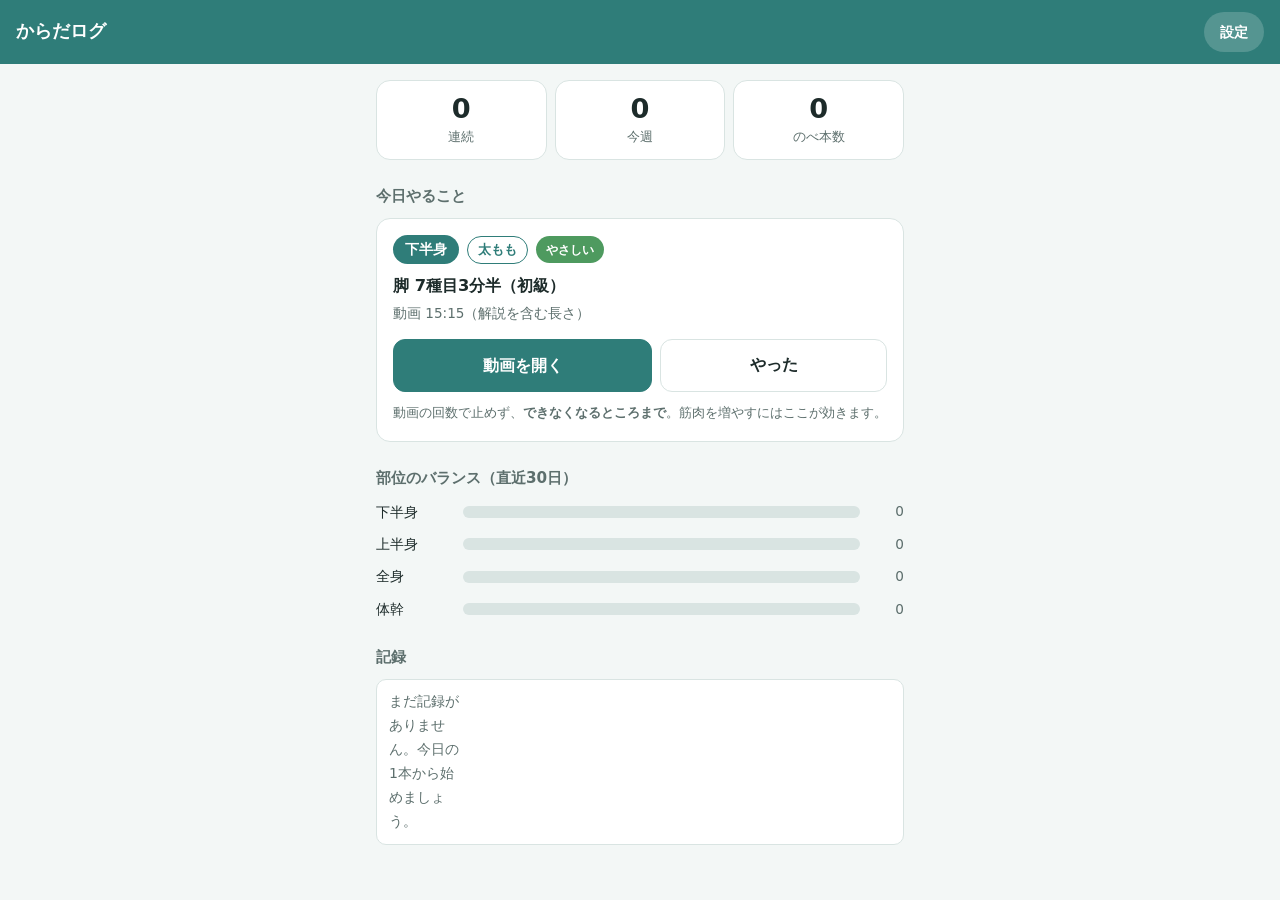
==== index.html @ 1619ca98 "からだログ 第1版 自宅の自重トレーニングを記録するオフラインPWA。  - 今日やる動画を1本だけ出す(下半身→上半身→全身→体幹の4日サイクル) - 「できそう」と答えると同じ部位をもう1本。何本" ====
<!DOCTYPE html>
<html lang="ja">
<head>
<meta charset="UTF-8">
<meta name="viewport" content="width=device-width, initial-scale=1, viewport-fit=cover">
<title>からだログ</title>
<meta name="theme-color" content="#2f7d79">
<link rel="manifest" href="manifest.webmanifest">
<link rel="icon" href="icon.svg" type="image/svg+xml">
<link rel="stylesheet" href="style.css">
</head>
<body>

<header class="bar">
  <h1>からだログ</h1>
  <button id="btn-settings" class="icon-btn" aria-label="設定">設定</button>
</header>

<main>
  <!-- 記録の状況 -->
  <section class="stats" id="stats">
    <div class="stat">
      <span class="stat-num" id="stat-streak">0</span>
      <span class="stat-label">連続</span>
    </div>
    <div class="stat">
      <span class="stat-num" id="stat-week">0</span>
      <span class="stat-label">今週</span>
    </div>
    <div class="stat">
      <span class="stat-num" id="stat-total">0</span>
      <span class="stat-label">のべ本数</span>
    </div>
  </section>

  <!-- 今日やること -->
  <section id="today-area">
    <h2 class="sec-title">今日やること</h2>
    <div id="today-card"></div>
  </section>

  <!-- 余力の質問 -->
  <section id="spare-area" hidden>
    <div class="card ask">
      <p class="ask-q">まだもう1本できそうですか？</p>
      <div class="btn-row">
        <button id="btn-spare-yes" class="btn primary">できそう</button>
        <button id="btn-spare-no" class="btn">今日はここまで</button>
      </div>
      <p class="note">「できそう」が2回続くと、次からその部位の動画が1段きつくなります。</p>
    </div>
  </section>

  <!-- 次の1本(余力があるとき) -->
  <section id="second-area" hidden>
    <h2 class="sec-title" id="second-title">追加の1本</h2>
    <div id="second-card"></div>
    <p class="note" id="second-note" hidden></p>
  </section>

  <!-- 部位バランス -->
  <section>
    <h2 class="sec-title">部位のバランス（直近30日）</h2>
    <div class="balance" id="balance"></div>
  </section>

  <!-- 履歴 -->
  <section>
    <h2 class="sec-title">記録</h2>
    <ul class="history" id="history"></ul>
  </section>
</main>

<!-- 設定画面 -->
<div id="settings" class="sheet" hidden>
  <div class="sheet-inner">
    <header class="bar">
      <h2>設定</h2>
      <button id="btn-close-settings" class="icon-btn" aria-label="閉じる">閉じる</button>
    </header>

    <section class="pad">
      <h3>今日の動画を変える</h3>
      <p class="note">分類がずれていたり、気分が乗らないときに別の動画へ差し替えます。今日の分だけ変わります。</p>
      <div class="field">
        <label for="sel-part">部位</label>
        <select id="sel-part">
          <option value="upper">上半身</option>
          <option value="lower">下半身</option>
          <option value="core">体幹</option>
          <option value="full">全身</option>
          <option value="warmup">ウォームアップ</option>
        </select>
      </div>
      <div class="field">
        <label for="sel-video">動画</label>
        <select id="sel-video"></select>
      </div>
      <button id="btn-apply-video" class="btn primary wide">今日の動画にする</button>
    </section>

    <section class="pad">
      <h3>今日の記録を取り消す</h3>
      <p class="note">間違えて記録したときに使います。今日の分だけ消します。</p>
      <button id="btn-undo-today" class="btn danger wide">今日の記録を消す</button>
    </section>

    <section class="pad">
      <h3>データの持ち出し</h3>
      <p class="note">
        <strong>この記録はこの端末の中だけにあります。</strong>
        ブラウザのデータを消したり機種を変えると消えます。ときどき書き出してください。
      </p>
      <div class="btn-row">
        <button id="btn-export" class="btn">書き出す（JSON）</button>
        <label class="btn file-label">読み込む<input type="file" id="file-import" accept=".json,application/json" hidden></label>
      </div>
      <p class="note" id="backup-note"></p>
    </section>

    <section class="pad">
      <h3>部位ごとのレベル</h3>
      <p class="note">「できそう」の積み上がりで自動的に上がります。手で直すこともできます。</p>
      <div id="levels"></div>
    </section>

    <section class="pad">
      <h3>動画リスト</h3>
      <p class="note">
        動画が消された・分類がおかしいときに直します。チェックを外すと出てこなくなります。
      </p>
      <ul class="vlist" id="vlist"></ul>
      <button id="btn-reset-videos" class="btn wide">動画リストを初期状態に戻す</button>
    </section>

    <section class="pad">
      <h3>目標</h3>
      <p class="note">
        <strong>筋肉を増やす。減量はしない。</strong>
        <strong>体重が減ったら目標から遠ざかっています。</strong>
      </p>
      <div class="field">
        <label for="goal-memo">目標の数値（この端末の中だけに保存されます）</label>
        <textarea id="goal-memo" rows="4" placeholder="例&#10;筋肉スコア: 今 ___ → 目標 ___&#10;筋肉量: 今 ___ kg → 目標 ___ kg&#10;見直す日: ____年__月__日"></textarea>
      </div>
      <p class="note">
        測るのは<strong>週1回、同じ曜日・同じ時間・同じ服装</strong>で。日々の増減は見ません。
        数値そのものは Health Planet のアプリに入れます。
      </p>
    </section>

    <section class="pad">
      <h3>このアプリについて</h3>
      <p class="note">
        動画はすべて YouTube「ザ・きんにくTV」の再生リスト「自宅で筋トレ」から選んでいます。
        動画の再生だけは通信が必要です。記録そのものは通信なしで動きます。
      </p>
      <p class="note">体重・体脂肪は Health Planet のアプリで記録してください（このアプリでは扱いません）。</p>
    </section>
  </div>
</div>

<div id="toast" class="toast" hidden></div>

<script src="app.js"></script>
</body>
</html>
---- style.css ----
/* からだログ — スマホで片手で押せることを優先した配色・サイズ */

:root {
  --bg: #f3f7f6;
  --card: #ffffff;
  --ink: #1d2b2a;
  --ink-sub: #5d6f6d;
  --accent: #2f7d79;
  --accent-ink: #ffffff;
  --line: #d9e4e2;
  --easy: #4e9a5f;
  --normal: #c78a1e;
  --hard: #c0504a;
  --danger: #b03a33;
  --radius: 14px;
}

@media (prefers-color-scheme: dark) {
  :root {
    --bg: #141a1a;
    --card: #1e2726;
    --ink: #e8efee;
    --ink-sub: #9fb0ae;
    --accent: #4fa8a3;
    --accent-ink: #0d1413;
    --line: #2f3c3b;
    --easy: #6fbf80;
    --normal: #e0ae4a;
    --hard: #e07a73;
    --danger: #e07a73;
  }
}

* { box-sizing: border-box; }

body {
  margin: 0;
  padding: 0 0 48px;
  background: var(--bg);
  color: var(--ink);
  font-family: system-ui, -apple-system, "Segoe UI", "Hiragino Kaku Gothic ProN", "Noto Sans JP", sans-serif;
  line-height: 1.7;
  -webkit-text-size-adjust: 100%;
}

main { padding: 0 16px; max-width: 560px; margin: 0 auto; }

/* ヘッダー */
.bar {
  display: flex; align-items: center; justify-content: space-between;
  gap: 12px;
  padding: 12px 16px;
  padding-top: max(12px, env(safe-area-inset-top));
  background: var(--accent);
  color: var(--accent-ink);
  position: sticky; top: 0; z-index: 5;
}
.bar h1, .bar h2 { font-size: 1.1rem; margin: 0; font-weight: 700; }

.icon-btn {
  background: rgba(255,255,255,.18);
  color: inherit;
  border: 0; border-radius: 999px;
  padding: 8px 16px;
  font-size: .9rem; font-weight: 600;
  cursor: pointer;
  min-height: 40px;
}

/* 記録の状況 */
.stats {
  display: grid; grid-template-columns: repeat(3, 1fr);
  gap: 8px;
  margin: 16px 0;
}
.stat {
  background: var(--card); border: 1px solid var(--line);
  border-radius: var(--radius);
  padding: 12px 8px;
  text-align: center;
}
.stat-num { display: block; font-size: 1.7rem; font-weight: 700; line-height: 1.2; }
.stat-label { display: block; font-size: .8rem; color: var(--ink-sub); }

.sec-title {
  font-size: .95rem; font-weight: 700;
  margin: 24px 0 8px;
  color: var(--ink-sub);
}

/* カード */
.card {
  background: var(--card);
  border: 1px solid var(--line);
  border-radius: var(--radius);
  padding: 16px;
}

.part-row { display: flex; align-items: center; gap: 8px; flex-wrap: wrap; margin-bottom: 8px; }

.part-badge {
  background: var(--accent); color: var(--accent-ink);
  border-radius: 999px; padding: 3px 12px;
  font-size: .85rem; font-weight: 700;
}
.level-badge {
  border-radius: 999px; padding: 3px 10px;
  font-size: .78rem; font-weight: 700;
  color: #fff;
}
.level-easy { background: var(--easy); }
.level-normal { background: var(--normal); }
.level-hard { background: var(--hard); }

.vtitle { font-size: 1.02rem; font-weight: 600; margin: 4px 0 2px; }
.vmeta { font-size: .85rem; color: var(--ink-sub); margin: 0 0 14px; }

.btn-row { display: flex; gap: 8px; flex-wrap: wrap; }

.btn {
  flex: 1 1 auto;
  min-height: 52px;
  padding: 12px 16px;
  border: 1px solid var(--line);
  border-radius: 12px;
  background: var(--card);
  color: var(--ink);
  font-size: 1rem; font-weight: 600;
  cursor: pointer;
  text-align: center;
  text-decoration: none;
  display: inline-flex; align-items: center; justify-content: center;
}
.btn.primary { background: var(--accent); color: var(--accent-ink); border-color: var(--accent); }
.btn.danger { color: var(--danger); border-color: var(--danger); }
.btn.wide { width: 100%; margin-top: 8px; }
.btn:active { transform: translateY(1px); }

.file-label { cursor: pointer; }

.note { font-size: .82rem; color: var(--ink-sub); margin: 10px 0 0; }

/* 記録済みの表示 */
.done-card { background: var(--card); border: 1px solid var(--accent); border-radius: var(--radius); padding: 16px; }
.done-head { font-weight: 700; color: var(--accent); margin: 0 0 6px; }

.ask-q { font-size: 1.05rem; font-weight: 700; margin: 0 0 12px; }

/* 部位バランス */
.balance { display: grid; gap: 8px; }
.bal-row { display: grid; grid-template-columns: 5.5em 1fr 2.5em; align-items: center; gap: 8px; font-size: .9rem; }
.bal-bar { background: var(--line); border-radius: 999px; height: 12px; overflow: hidden; }
.bal-fill { background: var(--accent); height: 100%; border-radius: 999px; }
.bal-num { text-align: right; color: var(--ink-sub); font-size: .85rem; }

/* 履歴 */
.history { list-style: none; padding: 0; margin: 0; display: grid; gap: 6px; }
.history li {
  background: var(--card); border: 1px solid var(--line); border-radius: 10px;
  padding: 10px 12px; font-size: .88rem;
  display: grid; grid-template-columns: 5.2em 1fr; gap: 8px;
}
.h-date { color: var(--ink-sub); }
.h-title { overflow: hidden; text-overflow: ellipsis; white-space: nowrap; }
.h-spare { font-size: .78rem; color: var(--ink-sub); }
.empty { color: var(--ink-sub); font-size: .88rem; padding: 8px 0; }

/* 設定シート */
.sheet {
  position: fixed; inset: 0; z-index: 20;
  background: var(--bg);
  overflow-y: auto;
}
.sheet-inner { max-width: 560px; margin: 0 auto; padding-bottom: 48px; }
.pad { padding: 16px; border-bottom: 1px solid var(--line); }
.pad h3 { font-size: .95rem; margin: 0 0 4px; }

.field { margin: 10px 0; }
.field label { display: block; font-size: .85rem; color: var(--ink-sub); margin-bottom: 4px; }
.field select {
  width: 100%; min-height: 48px;
  padding: 10px 12px;
  border: 1px solid var(--line); border-radius: 10px;
  background: var(--card); color: var(--ink);
  font-size: .95rem;
  font-family: inherit;
}

/* レベル調整 */
.lv-row { display: grid; grid-template-columns: 5.5em 1fr; align-items: center; gap: 8px; margin: 8px 0; }
.lv-btns { display: flex; gap: 6px; }
.lv-btns button {
  flex: 1; min-height: 44px;
  border: 1px solid var(--line); border-radius: 10px;
  background: var(--card); color: var(--ink);
  font-size: .85rem; font-weight: 600; cursor: pointer;
}
.lv-btns button[aria-pressed="true"] { background: var(--accent); color: var(--accent-ink); border-color: var(--accent); }

/* 動画リスト */
.vlist { list-style: none; padding: 0; margin: 8px 0 0; display: grid; gap: 6px; }
.vlist li {
  background: var(--card); border: 1px solid var(--line); border-radius: 10px;
  padding: 10px 12px; font-size: .85rem;
}
.vlist .v-head { display: flex; align-items: center; gap: 8px; }
.vlist input[type="checkbox"] { width: 22px; height: 22px; flex: 0 0 auto; }
.vlist .v-name { flex: 1; }
.vlist select {
  margin-top: 6px; width: 100%; min-height: 40px;
  border: 1px solid var(--line); border-radius: 8px;
  background: var(--bg); color: var(--ink); font-size: .82rem;
  font-family: inherit;
}

/* トースト */
.toast {
  position: fixed; left: 50%; bottom: 24px; transform: translateX(-50%);
  background: var(--ink); color: var(--bg);
  padding: 12px 20px; border-radius: 999px;
  font-size: .9rem; font-weight: 600;
  z-index: 50; max-width: 90vw; text-align: center;
}

/* 細かい部位(胸・背中など)のバッジ */
.sub-badge {
  border: 1px solid var(--accent);
  color: var(--accent);
  border-radius: 999px;
  padding: 2px 10px;
  font-size: .8rem;
  font-weight: 600;
}

/* 今日のカードは何本でも並ぶ */
#today-card, #second-card { display: grid; gap: 8px; }

/* 目標メモ */
.field textarea {
  width: 100%;
  padding: 10px 12px;
  border: 1px solid var(--line); border-radius: 10px;
  background: var(--card); color: var(--ink);
  font-size: .95rem; font-family: inherit; line-height: 1.6;
  resize: vertical;
}
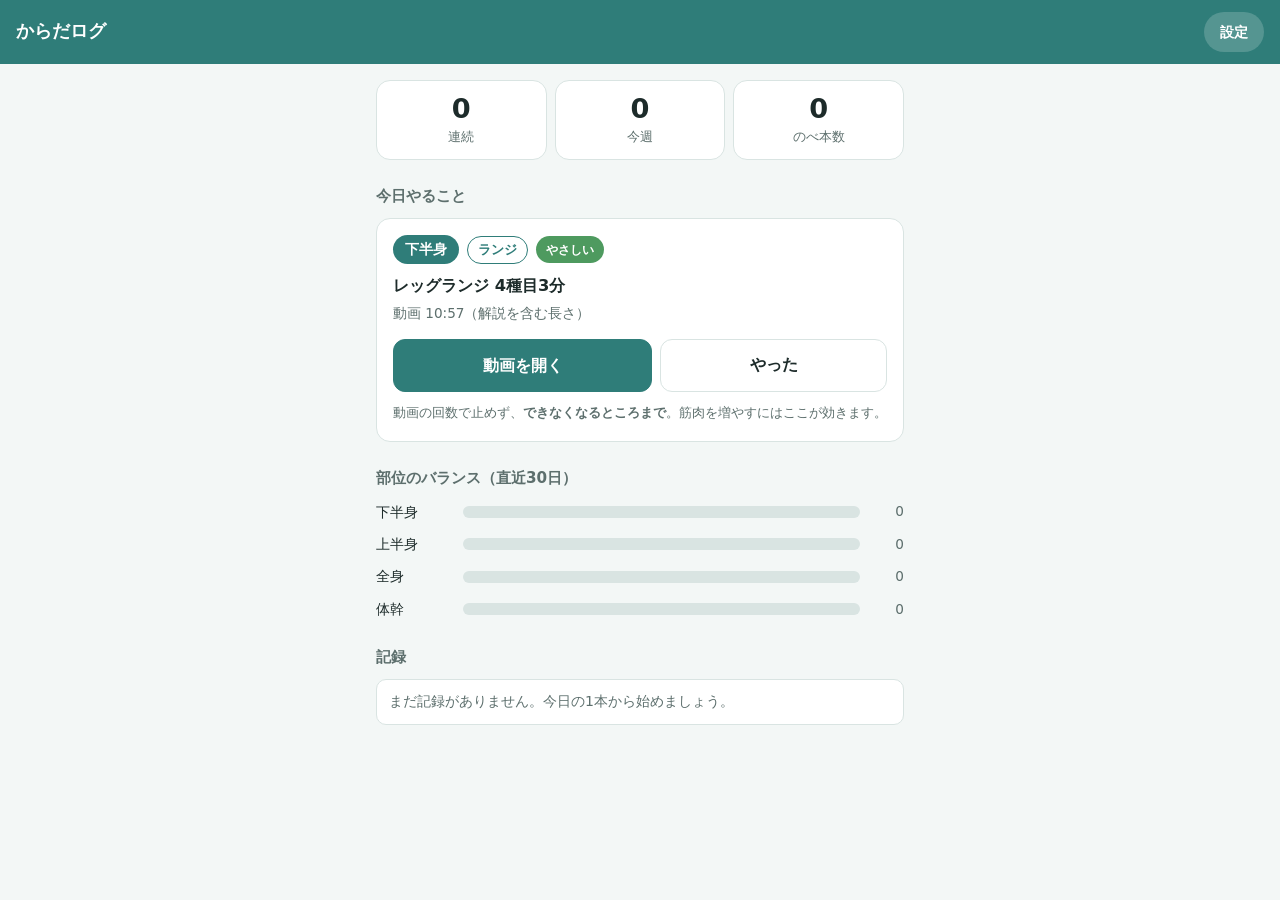
==== commit 6d3f2309: "PNG アイコンを追加して Android でインストールできるようにする SVG アイコンだけでは Android の WebAPK が生成されず、 「すでにインストールされています」と出てホーム画" ====
--- a/index.html
+++ b/index.html
@@ -7,6 +7,7 @@
 <meta name="theme-color" content="#2f7d79">
 <link rel="manifest" href="manifest.webmanifest">
 <link rel="icon" href="icon.svg" type="image/svg+xml">
+<link rel="apple-touch-icon" href="icon-192.png">
 <link rel="stylesheet" href="style.css">
 </head>
 <body>
--- a/style.css
+++ b/style.css
@@ -244,3 +244,6 @@
   font-size: .95rem; font-family: inherit; line-height: 1.6;
   resize: vertical;
 }
+
+/* 記録が無いときのメッセージは2カラムに押し込まない */
+.history li.empty { display: block; }
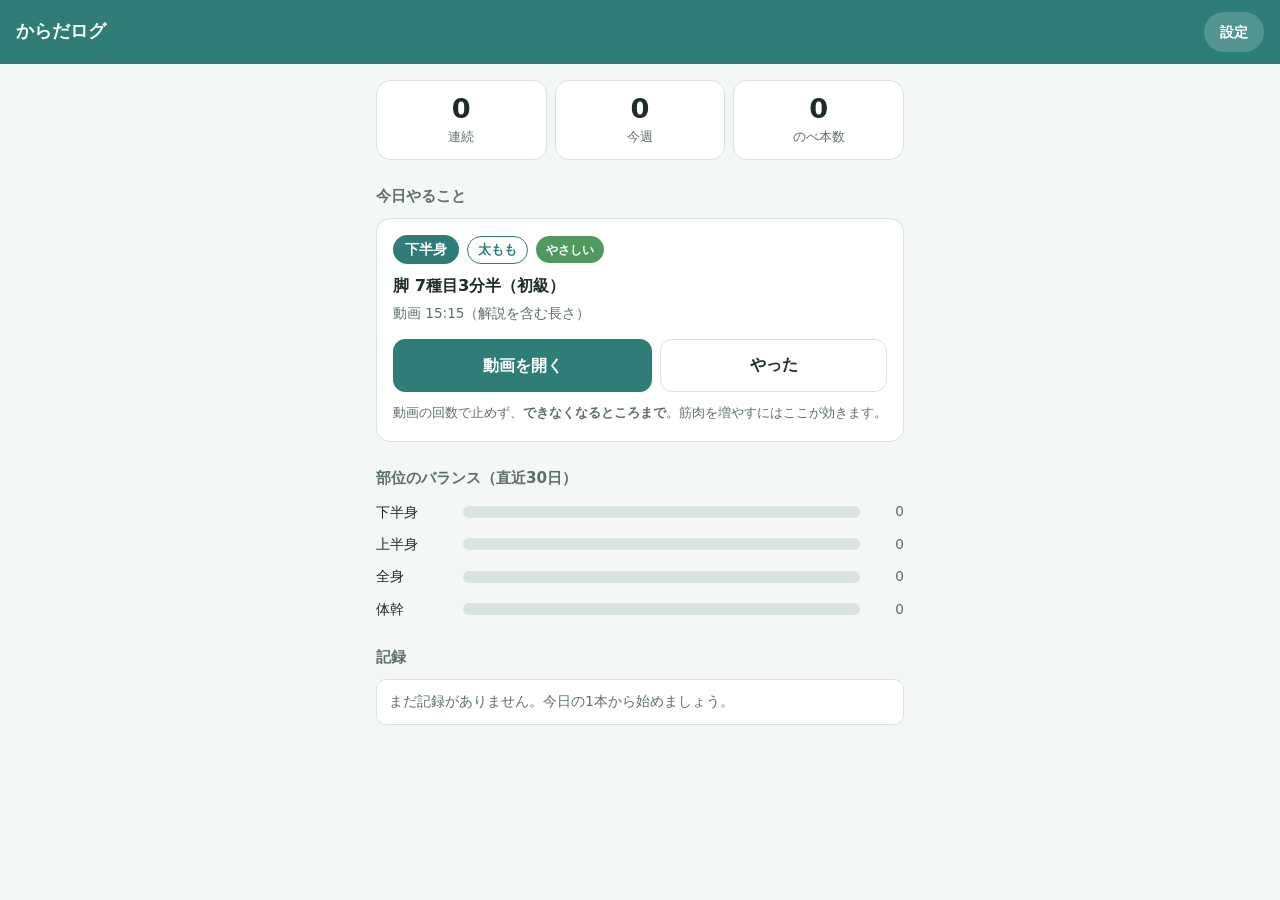
==== commit d91c9d64: "アプリを /karada-log/app/ に移し、旧URLは転送にする Android の Chrome が「すでにインストールされています」と言ったまま ホーム画面に追加できない状態が、manif" ====
--- a/index.html
+++ b/index.html
@@ -2,167 +2,32 @@
 <html lang="ja">
 <head>
 <meta charset="UTF-8">
-<meta name="viewport" content="width=device-width, initial-scale=1, viewport-fit=cover">
+<meta name="viewport" content="width=device-width, initial-scale=1">
 <title>からだログ</title>
-<meta name="theme-color" content="#2f7d79">
-<link rel="manifest" href="manifest.webmanifest">
-<link rel="icon" href="icon.svg" type="image/svg+xml">
-<link rel="apple-touch-icon" href="icon-192.png">
-<link rel="stylesheet" href="style.css">
+<meta http-equiv="refresh" content="1; url=./app/">
+<style>
+  body { font-family: system-ui, sans-serif; background: #f3f7f6; color: #1d2b2a;
+         display: grid; place-items: center; min-height: 90vh; margin: 0; padding: 16px; line-height: 1.8; }
+  @media (prefers-color-scheme: dark) { body { background: #141a1a; color: #e8efee; } }
+  a { color: #2f7d79; font-weight: 700; font-size: 1.1rem; }
+  @media (prefers-color-scheme: dark) { a { color: #4fa8a3; } }
+</style>
 </head>
 <body>
-
-<header class="bar">
-  <h1>からだログ</h1>
-  <button id="btn-settings" class="icon-btn" aria-label="設定">設定</button>
-</header>
-
-<main>
-  <!-- 記録の状況 -->
-  <section class="stats" id="stats">
-    <div class="stat">
-      <span class="stat-num" id="stat-streak">0</span>
-      <span class="stat-label">連続</span>
-    </div>
-    <div class="stat">
-      <span class="stat-num" id="stat-week">0</span>
-      <span class="stat-label">今週</span>
-    </div>
-    <div class="stat">
-      <span class="stat-num" id="stat-total">0</span>
-      <span class="stat-label">のべ本数</span>
-    </div>
-  </section>
-
-  <!-- 今日やること -->
-  <section id="today-area">
-    <h2 class="sec-title">今日やること</h2>
-    <div id="today-card"></div>
-  </section>
-
-  <!-- 余力の質問 -->
-  <section id="spare-area" hidden>
-    <div class="card ask">
-      <p class="ask-q">まだもう1本できそうですか？</p>
-      <div class="btn-row">
-        <button id="btn-spare-yes" class="btn primary">できそう</button>
-        <button id="btn-spare-no" class="btn">今日はここまで</button>
-      </div>
-      <p class="note">「できそう」が2回続くと、次からその部位の動画が1段きつくなります。</p>
-    </div>
-  </section>
-
-  <!-- 次の1本(余力があるとき) -->
-  <section id="second-area" hidden>
-    <h2 class="sec-title" id="second-title">追加の1本</h2>
-    <div id="second-card"></div>
-    <p class="note" id="second-note" hidden></p>
-  </section>
-
-  <!-- 部位バランス -->
-  <section>
-    <h2 class="sec-title">部位のバランス（直近30日）</h2>
-    <div class="balance" id="balance"></div>
-  </section>
-
-  <!-- 履歴 -->
-  <section>
-    <h2 class="sec-title">記録</h2>
-    <ul class="history" id="history"></ul>
-  </section>
-</main>
-
-<!-- 設定画面 -->
-<div id="settings" class="sheet" hidden>
-  <div class="sheet-inner">
-    <header class="bar">
-      <h2>設定</h2>
-      <button id="btn-close-settings" class="icon-btn" aria-label="閉じる">閉じる</button>
-    </header>
-
-    <section class="pad">
-      <h3>今日の動画を変える</h3>
-      <p class="note">分類がずれていたり、気分が乗らないときに別の動画へ差し替えます。今日の分だけ変わります。</p>
-      <div class="field">
-        <label for="sel-part">部位</label>
-        <select id="sel-part">
-          <option value="upper">上半身</option>
-          <option value="lower">下半身</option>
-          <option value="core">体幹</option>
-          <option value="full">全身</option>
-          <option value="warmup">ウォームアップ</option>
-        </select>
-      </div>
-      <div class="field">
-        <label for="sel-video">動画</label>
-        <select id="sel-video"></select>
-      </div>
-      <button id="btn-apply-video" class="btn primary wide">今日の動画にする</button>
-    </section>
-
-    <section class="pad">
-      <h3>今日の記録を取り消す</h3>
-      <p class="note">間違えて記録したときに使います。今日の分だけ消します。</p>
-      <button id="btn-undo-today" class="btn danger wide">今日の記録を消す</button>
-    </section>
-
-    <section class="pad">
-      <h3>データの持ち出し</h3>
-      <p class="note">
-        <strong>この記録はこの端末の中だけにあります。</strong>
-        ブラウザのデータを消したり機種を変えると消えます。ときどき書き出してください。
-      </p>
-      <div class="btn-row">
-        <button id="btn-export" class="btn">書き出す（JSON）</button>
-        <label class="btn file-label">読み込む<input type="file" id="file-import" accept=".json,application/json" hidden></label>
-      </div>
-      <p class="note" id="backup-note"></p>
-    </section>
-
-    <section class="pad">
-      <h3>部位ごとのレベル</h3>
-      <p class="note">「できそう」の積み上がりで自動的に上がります。手で直すこともできます。</p>
-      <div id="levels"></div>
-    </section>
-
-    <section class="pad">
-      <h3>動画リスト</h3>
-      <p class="note">
-        動画が消された・分類がおかしいときに直します。チェックを外すと出てこなくなります。
-      </p>
-      <ul class="vlist" id="vlist"></ul>
-      <button id="btn-reset-videos" class="btn wide">動画リストを初期状態に戻す</button>
-    </section>
-
-    <section class="pad">
-      <h3>目標</h3>
-      <p class="note">
-        <strong>筋肉を増やす。減量はしない。</strong>
-        <strong>体重が減ったら目標から遠ざかっています。</strong>
-      </p>
-      <div class="field">
-        <label for="goal-memo">目標の数値（この端末の中だけに保存されます）</label>
-        <textarea id="goal-memo" rows="4" placeholder="例&#10;筋肉スコア: 今 ___ → 目標 ___&#10;筋肉量: 今 ___ kg → 目標 ___ kg&#10;見直す日: ____年__月__日"></textarea>
-      </div>
-      <p class="note">
-        測るのは<strong>週1回、同じ曜日・同じ時間・同じ服装</strong>で。日々の増減は見ません。
-        数値そのものは Health Planet のアプリに入れます。
-      </p>
-    </section>
-
-    <section class="pad">
-      <h3>このアプリについて</h3>
-      <p class="note">
-        動画はすべて YouTube「ザ・きんにくTV」の再生リスト「自宅で筋トレ」から選んでいます。
-        動画の再生だけは通信が必要です。記録そのものは通信なしで動きます。
-      </p>
-      <p class="note">体重・体脂肪は Health Planet のアプリで記録してください（このアプリでは扱いません）。</p>
-    </section>
+  <div>
+    <p>からだログは引っ越しました。</p>
+    <p><a href="./app/">新しい場所を開く</a></p>
   </div>
-</div>
-
-<div id="toast" class="toast" hidden></div>
-
-<script src="app.js"></script>
+  <script>
+    // 古い Service Worker とキャッシュが残っていれば、ここで片付ける
+    if ('serviceWorker' in navigator) {
+      navigator.serviceWorker.getRegistrations()
+        .then(rs => Promise.all(rs.map(r => r.scope.endsWith('/karada-log/') ? r.unregister() : null)))
+        .catch(() => {});
+    }
+    if (window.caches) {
+      caches.keys().then(ks => Promise.all(ks.map(k => k.startsWith('karadalog-v') ? caches.delete(k) : null))).catch(() => {});
+    }
+  </script>
 </body>
 </html>
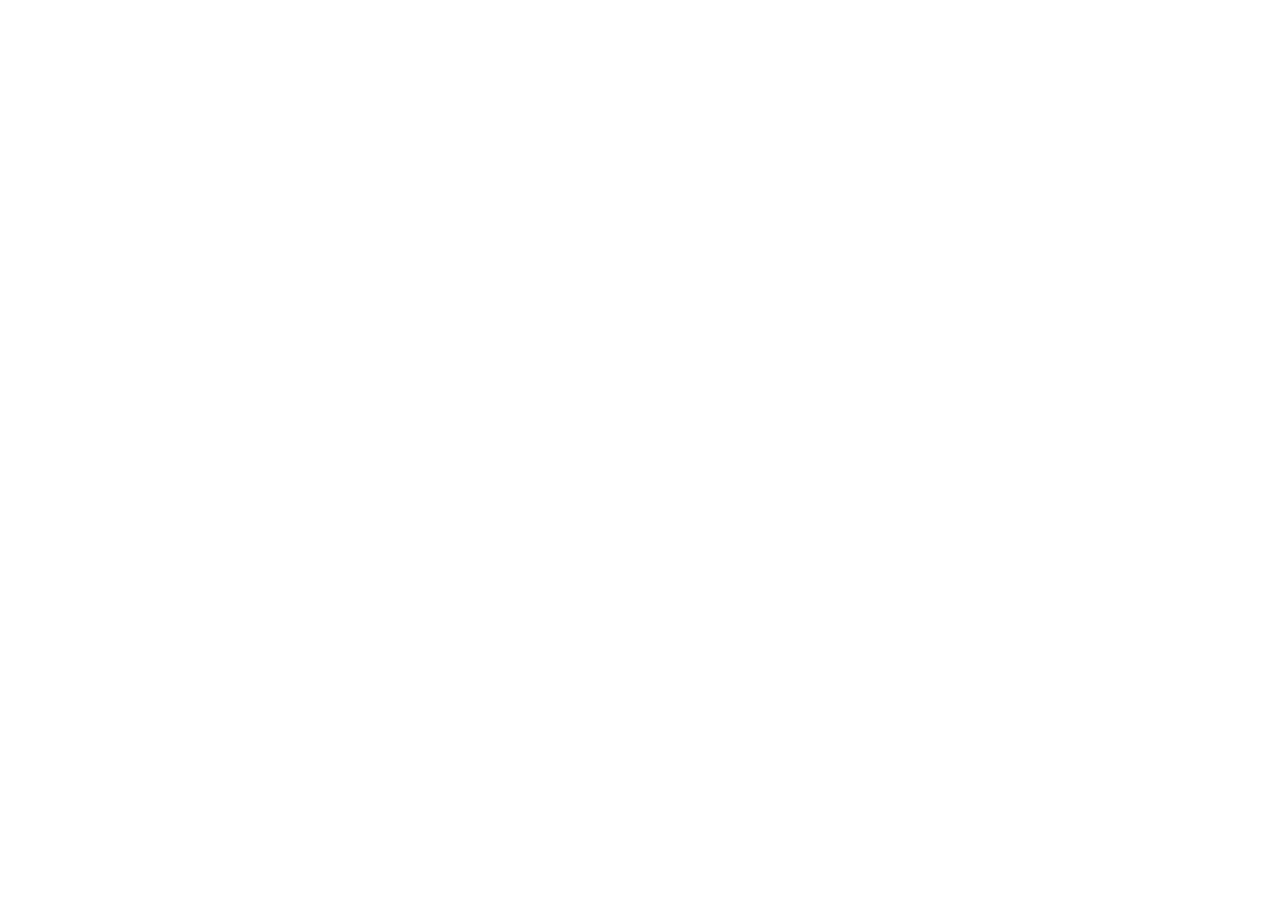
==== commit d5b6afcd: "Cloudflare Pages へ移し、旧URLは転送にする 同じオリジンに複数の PWA があるせいで Android の Chrome が ホーム画面への追加を拒み続けていた。別オリジン (ka" ====
--- a/index.html
+++ b/index.html
@@ -4,29 +4,31 @@
 <meta charset="UTF-8">
 <meta name="viewport" content="width=device-width, initial-scale=1">
 <title>からだログ</title>
-<meta http-equiv="refresh" content="1; url=./app/">
+<meta http-equiv="refresh" content="1; url=https://karada-log-3ay.pages.dev/">
 <style>
   body { font-family: system-ui, sans-serif; background: #f3f7f6; color: #1d2b2a;
-         display: grid; place-items: center; min-height: 90vh; margin: 0; padding: 16px; line-height: 1.8; }
+         display: grid; place-items: center; min-height: 90vh; margin: 0; padding: 16px; line-height: 1.9; }
   @media (prefers-color-scheme: dark) { body { background: #141a1a; color: #e8efee; } }
   a { color: #2f7d79; font-weight: 700; font-size: 1.1rem; }
   @media (prefers-color-scheme: dark) { a { color: #4fa8a3; } }
+  p { margin: .4em 0; }
+  small { opacity: .75; }
 </style>
 </head>
 <body>
   <div>
     <p>からだログは引っ越しました。</p>
-    <p><a href="./app/">新しい場所を開く</a></p>
+    <p><a href="https://karada-log-3ay.pages.dev/">karada-log-3ay.pages.dev</a></p>
+    <p><small>このページの記録は引き継がれません。新しい場所で使ってください。</small></p>
   </div>
   <script>
-    // 古い Service Worker とキャッシュが残っていれば、ここで片付ける
+    // 古い Service Worker とキャッシュが残っていれば片付ける
     if ('serviceWorker' in navigator) {
       navigator.serviceWorker.getRegistrations()
-        .then(rs => Promise.all(rs.map(r => r.scope.endsWith('/karada-log/') ? r.unregister() : null)))
-        .catch(() => {});
+        .then(rs => Promise.all(rs.map(r => r.unregister()))).catch(() => {});
     }
     if (window.caches) {
-      caches.keys().then(ks => Promise.all(ks.map(k => k.startsWith('karadalog-v') ? caches.delete(k) : null))).catch(() => {});
+      caches.keys().then(ks => Promise.all(ks.map(k => caches.delete(k)))).catch(() => {});
     }
   </script>
 </body>
